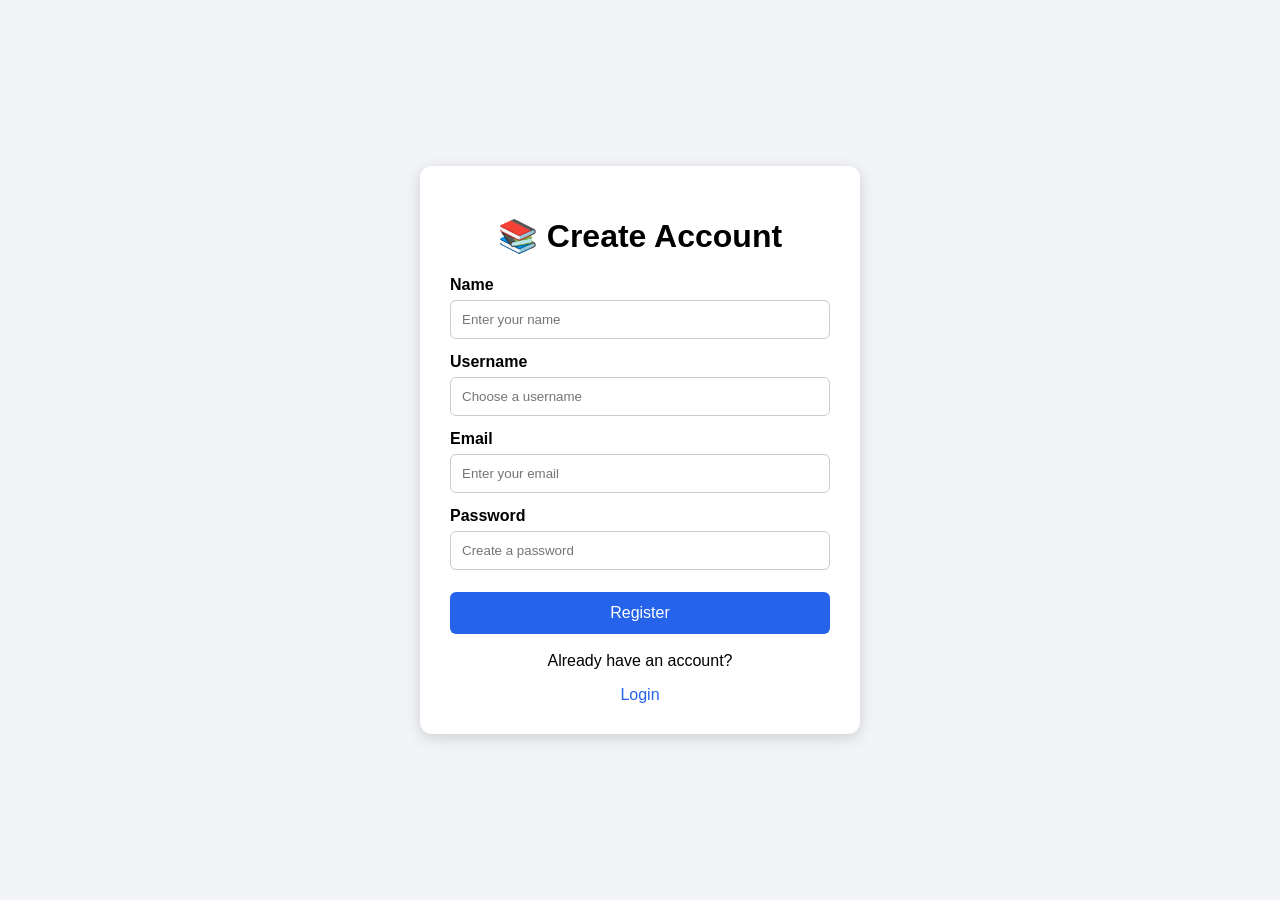
==== backend/webapp/register.html @ ded7a8b1 "Create register.html" ====
<!DOCTYPE html>
<html>
<head>
    <title>LibraAI - Register</title>
    <meta charset="UTF-8">

    <style>
        body {
            font-family: Arial, sans-serif;
            background: #f2f4f8;
            display: flex;
            justify-content: center;
            align-items: center;
            min-height: 100vh;
            margin: 0;
        }

        .register-box {
            background: white;
            width: 380px;
            padding: 30px;
            border-radius: 12px;
            box-shadow: 0 4px 15px rgba(0,0,0,0.15);
        }

        h1 {
            text-align: center;
        }

        label {
            display: block;
            margin-top: 14px;
            font-weight: bold;
        }

        input {
            width: 100%;
            padding: 11px;
            margin-top: 6px;
            box-sizing: border-box;
            border: 1px solid #ccc;
            border-radius: 6px;
        }

        button {
            width: 100%;
            padding: 12px;
            margin-top: 22px;
            border: none;
            border-radius: 6px;
            background: #2563eb;
            color: white;
            font-size: 16px;
            cursor: pointer;
        }

        .links {
            text-align: center;
            margin-top: 18px;
        }

        a {
            color: #2563eb;
            text-decoration: none;
        }
    </style>
</head>

<body>

<div class="register-box">

    <h1>📚 Create Account</h1>

    <form action="register" method="post">

        <label>Name</label>
        <input type="text"
               name="name"
               placeholder="Enter your name"
               required>

        <label>Username</label>
        <input type="text"
               name="username"
               placeholder="Choose a username"
               required>

        <label>Email</label>
        <input type="email"
               name="email"
               placeholder="Enter your email"
               required>

        <label>Password</label>
        <input type="password"
               name="password"
               placeholder="Create a password"
               required>

        <button type="submit">Register</button>

    </form>

    <div class="links">
        <p>Already have an account?</p>
        <a href="login.html">Login</a>
    </div>

</div>

</body>
</html>
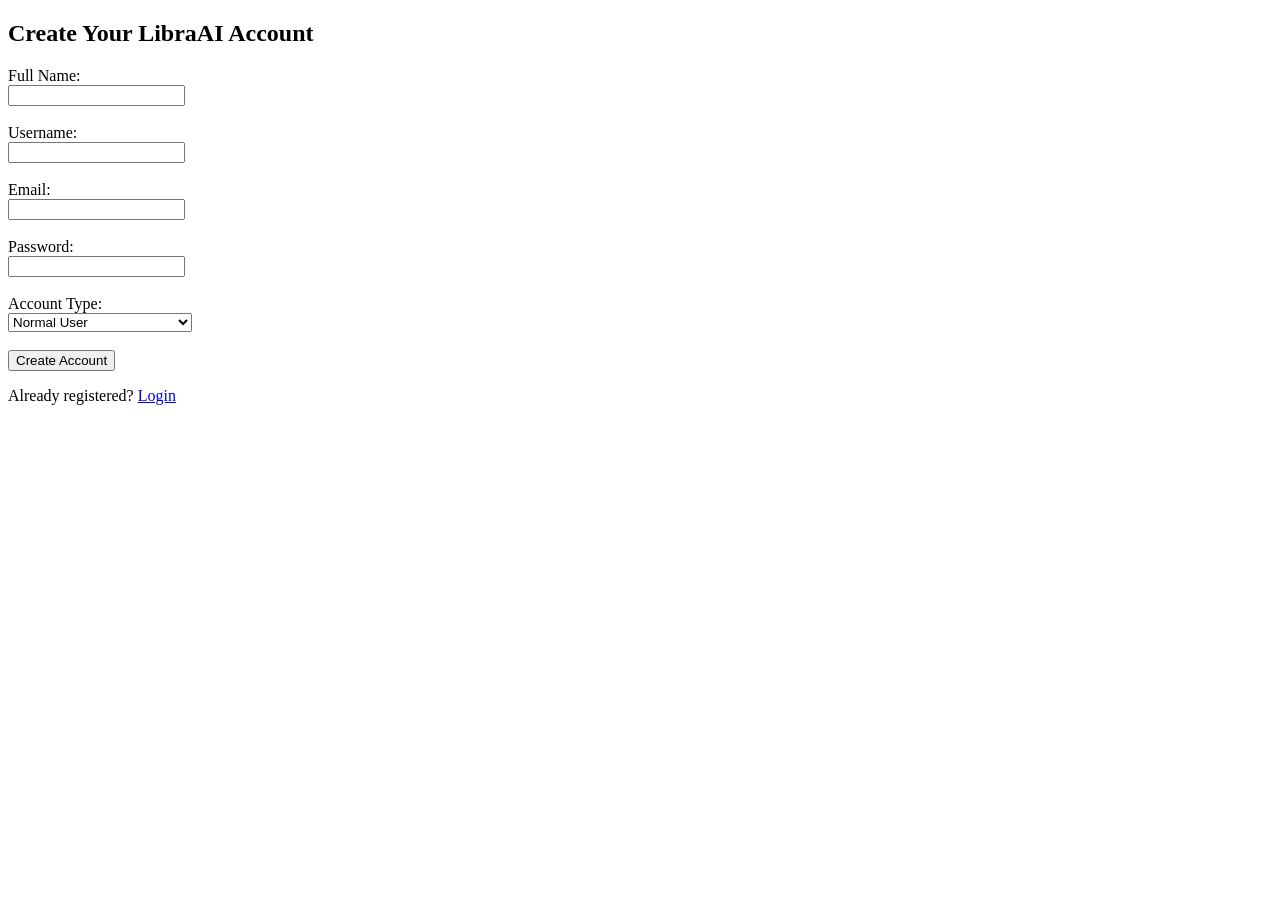
==== commit 7d627ec4: "Update register.html" ====
--- a/backend/webapp/register.html
+++ b/backend/webapp/register.html
@@ -1,113 +1,63 @@
 <!DOCTYPE html>
-<html>
+<html lang="en">
 <head>
-    <title>LibraAI - Register</title>
     <meta charset="UTF-8">
-
-    <style>
-        body {
-            font-family: Arial, sans-serif;
-            background: #f2f4f8;
-            display: flex;
-            justify-content: center;
-            align-items: center;
-            min-height: 100vh;
-            margin: 0;
-        }
-
-        .register-box {
-            background: white;
-            width: 380px;
-            padding: 30px;
-            border-radius: 12px;
-            box-shadow: 0 4px 15px rgba(0,0,0,0.15);
-        }
-
-        h1 {
-            text-align: center;
-        }
-
-        label {
-            display: block;
-            margin-top: 14px;
-            font-weight: bold;
-        }
-
-        input {
-            width: 100%;
-            padding: 11px;
-            margin-top: 6px;
-            box-sizing: border-box;
-            border: 1px solid #ccc;
-            border-radius: 6px;
-        }
-
-        button {
-            width: 100%;
-            padding: 12px;
-            margin-top: 22px;
-            border: none;
-            border-radius: 6px;
-            background: #2563eb;
-            color: white;
-            font-size: 16px;
-            cursor: pointer;
-        }
-
-        .links {
-            text-align: center;
-            margin-top: 18px;
-        }
-
-        a {
-            color: #2563eb;
-            text-decoration: none;
-        }
-    </style>
+    <meta name="viewport" content="width=device-width, initial-scale=1.0">
+    <title>LibraAI Registration</title>
 </head>
-
 <body>
 
-<div class="register-box">
-
-    <h1>📚 Create Account</h1>
+    <h2>Create Your LibraAI Account</h2>
 
     <form action="register" method="post">
 
-        <label>Name</label>
-        <input type="text"
-               name="name"
-               placeholder="Enter your name"
-               required>
+        <label>Full Name:</label><br>
+        <input type="text" name="name" required><br><br>
 
-        <label>Username</label>
-        <input type="text"
-               name="username"
-               placeholder="Choose a username"
-               required>
+        <label>Username:</label><br>
+        <input type="text" name="username" required><br><br>
 
-        <label>Email</label>
-        <input type="email"
-               name="email"
-               placeholder="Enter your email"
-               required>
+        <label>Email:</label><br>
+        <input type="email" name="email" required><br><br>
 
-        <label>Password</label>
-        <input type="password"
-               name="password"
-               placeholder="Create a password"
-               required>
+        <label>Password:</label><br>
+        <input type="password" name="password"
+               minlength="12" required><br><br>
 
-        <button type="submit">Register</button>
+        <label>Account Type:</label><br>
+        <select name="role" id="role" required>
+            <option value="USER">Normal User</option>
+            <option value="ADMIN">Admin (Invitation Required)</option>
+        </select><br><br>
+
+        <div id="invitationSection" hidden>
+            <label>Admin Invitation Code:</label><br>
+            <input type="password" name="adminCode"
+                   autocomplete="off"><br><br>
+        </div>
+
+        <button type="submit">Create Account</button>
 
     </form>
 
-    <div class="links">
-        <p>Already have an account?</p>
-        <a href="login.html">Login</a>
-    </div>
+    <p>Already registered? <a href="login.html">Login</a></p>
 
-</div>
+    <script>
+        const roleSelect = document.getElementById("role");
+        const invitationSection =
+            document.getElementById("invitationSection");
+        const adminCode =
+            document.querySelector('input[name="adminCode"]');
+
+        function updateRoleFields() {
+            const isAdmin = roleSelect.value === "ADMIN";
+            invitationSection.hidden = !isAdmin;
+            adminCode.required = isAdmin;
+        }
+
+        roleSelect.addEventListener("change", updateRoleFields);
+        updateRoleFields();
+    </script>
 
 </body>
 </html>
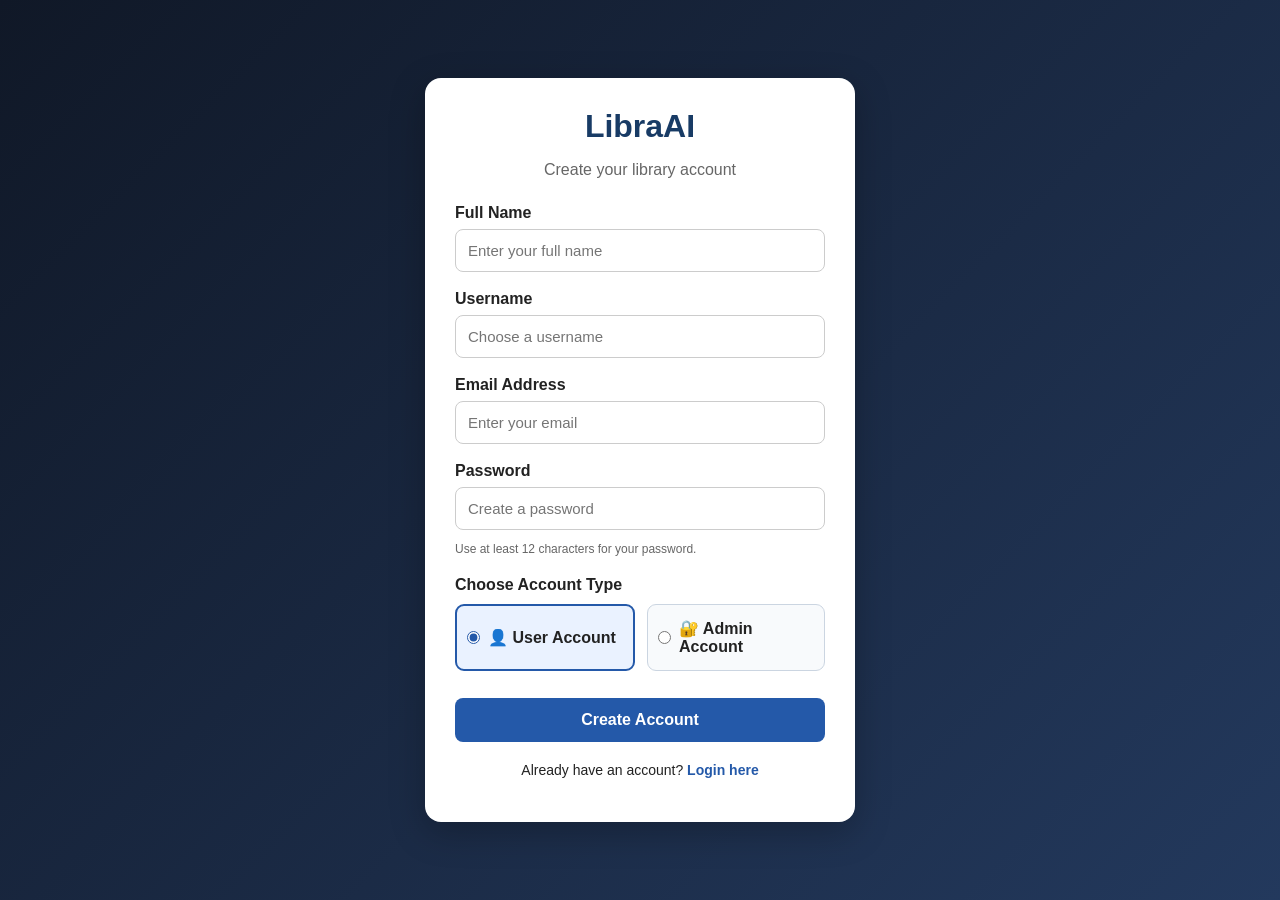
==== commit c5c9fe7e: "Update register.html" ====
--- a/backend/webapp/register.html
+++ b/backend/webapp/register.html
@@ -1,61 +1,282 @@
+
 <!DOCTYPE html>
 <html lang="en">
 <head>
     <meta charset="UTF-8">
     <meta name="viewport" content="width=device-width, initial-scale=1.0">
-    <title>LibraAI Registration</title>
+
+    <title>Register | LibraAI</title>
+
+    <style>
+        * {
+            box-sizing: border-box;
+        }
+
+        body {
+            margin: 0;
+            min-height: 100vh;
+            display: flex;
+            align-items: center;
+            justify-content: center;
+            padding: 20px;
+            font-family: Arial, sans-serif;
+            background: linear-gradient(135deg, #101827, #23395d);
+            color: #ffffff;
+        }
+
+        .register-container {
+            width: 100%;
+            max-width: 430px;
+            padding: 30px;
+            background: #ffffff;
+            color: #222222;
+            border-radius: 16px;
+            box-shadow: 0 10px 35px rgba(0, 0, 0, 0.25);
+        }
+
+        h1 {
+            margin: 0 0 8px;
+            text-align: center;
+            color: #183b65;
+        }
+
+        .subtitle {
+            margin-bottom: 25px;
+            text-align: center;
+            color: #666666;
+        }
+
+        label {
+            display: block;
+            margin-bottom: 7px;
+            font-weight: bold;
+        }
+
+        input:not([type="radio"]) {
+            width: 100%;
+            padding: 12px;
+            margin-bottom: 18px;
+            border: 1px solid #cccccc;
+            border-radius: 8px;
+            font-size: 15px;
+        }
+
+        input:focus {
+            outline: 2px solid #467bd0;
+            border-color: #467bd0;
+        }
+
+        .account-options {
+            display: flex;
+            gap: 12px;
+            margin: 10px 0 20px;
+        }
+
+        .account-option {
+            flex: 1;
+            display: flex;
+            align-items: center;
+            gap: 8px;
+            padding: 14px 10px;
+            border: 1px solid #cbd5e1;
+            border-radius: 9px;
+            cursor: pointer;
+            background: #f8fafc;
+        }
+
+        .account-option input {
+            margin: 0;
+            accent-color: #2459a9;
+        }
+
+        .account-option:has(input:checked) {
+            border: 2px solid #2459a9;
+            background: #eaf2ff;
+        }
+
+        .hint {
+            margin: -8px 0 18px;
+            font-size: 12px;
+            color: #666666;
+            line-height: 1.5;
+        }
+
+        button {
+            width: 100%;
+            padding: 13px;
+            border: none;
+            border-radius: 8px;
+            background: #2459a9;
+            color: white;
+            font-size: 16px;
+            font-weight: bold;
+            cursor: pointer;
+        }
+
+        button:hover {
+            background: #183f7b;
+        }
+
+        .login-link {
+            margin-top: 20px;
+            text-align: center;
+            font-size: 14px;
+        }
+
+        a {
+            color: #2459a9;
+            font-weight: bold;
+            text-decoration: none;
+        }
+
+        a:hover {
+            text-decoration: underline;
+        }
+
+        [hidden] {
+            display: none !important;
+        }
+    </style>
 </head>
+
 <body>
 
-    <h2>Create Your LibraAI Account</h2>
-
-    <form action="register" method="post">
-
-        <label>Full Name:</label><br>
-        <input type="text" name="name" required><br><br>
-
-        <label>Username:</label><br>
-        <input type="text" name="username" required><br><br>
-
-        <label>Email:</label><br>
-        <input type="email" name="email" required><br><br>
-
-        <label>Password:</label><br>
-        <input type="password" name="password"
-               minlength="12" required><br><br>
-
-        <label>Account Type:</label><br>
-        <select name="role" id="role" required>
-            <option value="USER">Normal User</option>
-            <option value="ADMIN">Admin (Invitation Required)</option>
-        </select><br><br>
-
-        <div id="invitationSection" hidden>
-            <label>Admin Invitation Code:</label><br>
-            <input type="password" name="adminCode"
-                   autocomplete="off"><br><br>
-        </div>
-
-        <button type="submit">Create Account</button>
-
-    </form>
-
-    <p>Already registered? <a href="login.html">Login</a></p>
+    <main class="register-container">
+        <h1>LibraAI</h1>
+
+        <p class="subtitle">Create your library account</p>
+
+        <form action="register" method="POST" id="registerForm">
+
+            <label for="name">Full Name</label>
+            <input
+                type="text"
+                id="name"
+                name="name"
+                placeholder="Enter your full name"
+                autocomplete="name"
+                maxlength="100"
+                required
+            >
+
+            <label for="username">Username</label>
+            <input
+                type="text"
+                id="username"
+                name="username"
+                placeholder="Choose a username"
+                autocomplete="username"
+                maxlength="50"
+                required
+            >
+
+            <label for="email">Email Address</label>
+            <input
+                type="email"
+                id="email"
+                name="email"
+                placeholder="Enter your email"
+                autocomplete="email"
+                maxlength="100"
+                required
+            >
+
+            <label for="password">Password</label>
+            <input
+                type="password"
+                id="password"
+                name="password"
+                placeholder="Create a password"
+                autocomplete="new-password"
+                minlength="12"
+                required
+            >
+
+            <p class="hint">
+                Use at least 12 characters for your password.
+            </p>
+
+            <label>Choose Account Type</label>
+
+            <div class="account-options">
+
+                <label class="account-option">
+                    <input
+                        type="radio"
+                        name="role"
+                        value="USER"
+                        checked
+                    >
+                    <span>👤 User Account</span>
+                </label>
+
+                <label class="account-option">
+                    <input
+                        type="radio"
+                        name="role"
+                        value="ADMIN"
+                    >
+                    <span>🔐 Admin Account</span>
+                </label>
+
+            </div>
+
+            <div id="invitationSection" hidden>
+                <label for="adminCode">Admin Invitation Code</label>
+
+                <input
+                    type="password"
+                    id="adminCode"
+                    name="adminCode"
+                    placeholder="Enter admin invitation code"
+                    autocomplete="off"
+                >
+
+                <p class="hint">
+                    Admin registration requires a valid invitation code.
+                </p>
+            </div>
+
+            <button type="submit">Create Account</button>
+
+        </form>
+
+        <p class="login-link">
+            Already have an account?
+            <a href="login.html">Login here</a>
+        </p>
+    </main>
 
     <script>
-        const roleSelect = document.getElementById("role");
+        const roleOptions =
+            document.querySelectorAll('input[name="role"]');
+
         const invitationSection =
             document.getElementById("invitationSection");
+
         const adminCode =
-            document.querySelector('input[name="adminCode"]');
+            document.getElementById("adminCode");
 
         function updateRoleFields() {
-            const isAdmin = roleSelect.value === "ADMIN";
+            const selectedRole =
+                document.querySelector(
+                    'input[name="role"]:checked'
+                ).value;
+
+            const isAdmin = selectedRole === "ADMIN";
+
             invitationSection.hidden = !isAdmin;
             adminCode.required = isAdmin;
-        }
-
-        roleSelect.addEventListener("change", updateRoleFields);
+
+            if (!isAdmin) {
+                adminCode.value = "";
+            }
+        }
+
+        roleOptions.forEach(function (option) {
+            option.addEventListener("change", updateRoleFields);
+        });
+
         updateRoleFields();
     </script>
 
